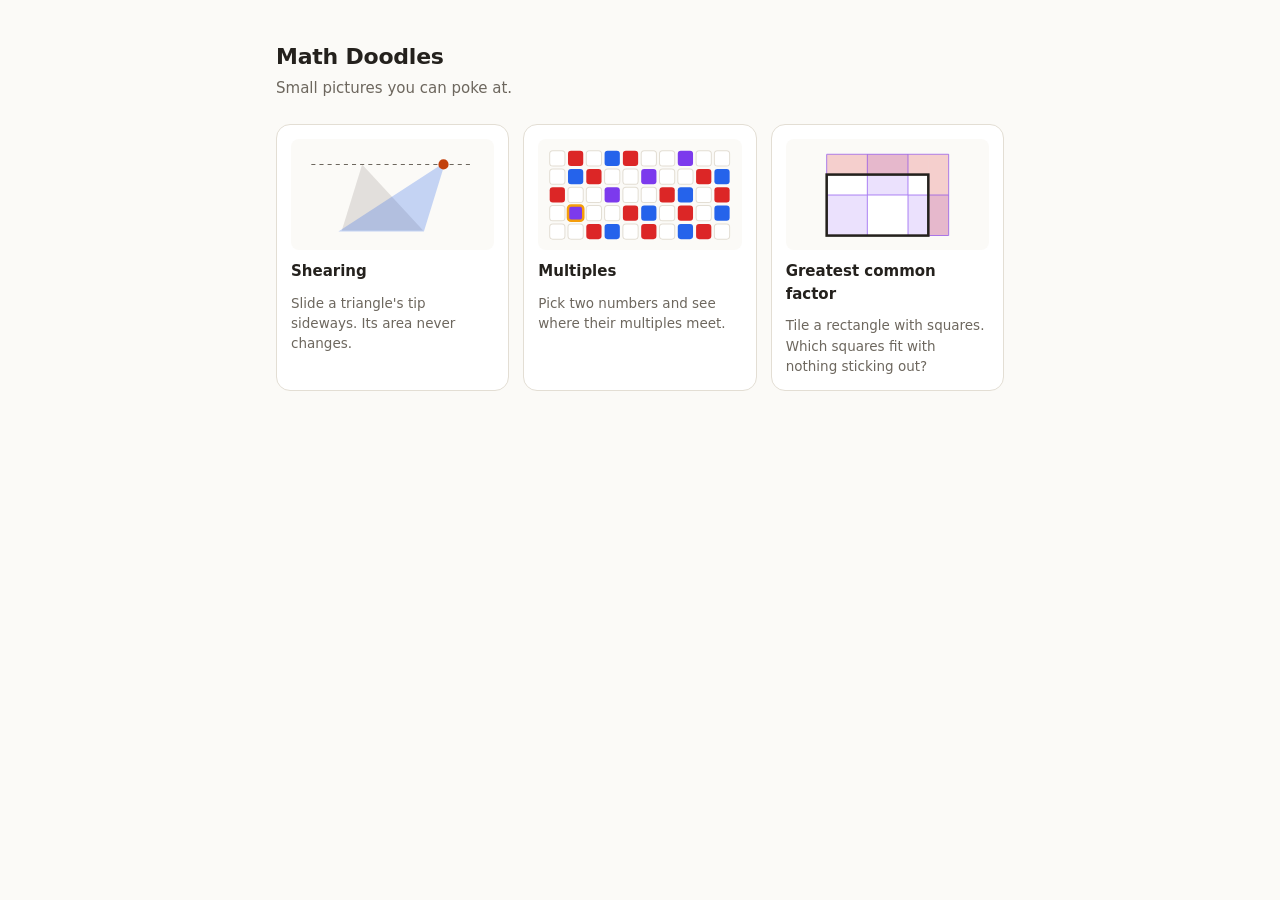
==== index.html @ 4bc668df "Share styles and controls across pages common.css holds the color tokens (light and dark), the base " ====
<!DOCTYPE html>
<html lang="en">
<head>
<meta charset="utf-8">
<meta name="viewport" content="width=device-width, initial-scale=1">
<title>Math Doodles</title>
<link rel="stylesheet" href="common.css">
<style>
  body { font-size: 15px; line-height: 1.5; }
  main { max-width: 760px; margin: 0 auto; padding: 40px 16px 48px; }
  h1 { margin: 0 0 4px; font-size: 22px; font-weight: 700; letter-spacing: -.01em; }
  .sub { margin: 0 0 24px; color: var(--ink-dim); }
  .cards { display: grid; grid-template-columns: repeat(auto-fill, minmax(220px, 1fr)); gap: 14px; }
  .card {
    display: flex; flex-direction: column; gap: 10px;
    background: var(--panel-solid); border: 1px solid var(--panel-brd); border-radius: 14px;
    padding: 14px; color: inherit; text-decoration: none;
    transition: box-shadow .15s, transform .15s;
  }
  .card:hover { box-shadow: var(--shadow); transform: translateY(-1px); }
  .card svg { width: 100%; height: auto; display: block; border-radius: 8px; background: var(--bg); }
  .card h2 { margin: 0; font-size: 15px; font-weight: 650; }
  .card p { margin: 0; color: var(--ink-dim); font-size: 13.5px; }
</style>
</head>
<body>
<main>
  <h1>Math Doodles</h1>
  <p class="sub">Small pictures you can poke at.</p>

  <div class="cards">
    <a class="card" href="shearing.html">
      <svg viewBox="0 0 200 110" aria-hidden="true">
        <line x1="20" y1="25" x2="180" y2="25" stroke="var(--ink-dim)" stroke-dasharray="4 4"/>
        <polygon points="50,90 130,90 70,25" fill="var(--ink-dim)" opacity=".18"/>
        <polygon points="50,90 130,90 150,25" fill="var(--accent)" opacity=".25" stroke="var(--accent)" stroke-width="2"/>
        <circle cx="150" cy="25" r="5" fill="var(--orange)"/>
      </svg>
      <h2>Shearing</h2>
      <p>Slide a triangle's tip sideways. Its area never changes.</p>
    </a>

    <a class="card" href="multiples.html">
      <svg viewBox="0 0 200 110" aria-hidden="true" id="mini"></svg>
      <h2>Multiples</h2>
      <p>Pick two numbers and see where their multiples meet.</p>
    </a>

    <a class="card" href="gcf.html">
      <svg viewBox="0 0 200 110" aria-hidden="true">
        <!-- a 5 × 3 rectangle tiled with 2 × 2 squares: the third column and second row poke out -->
        <rect x="40" y="35" width="100" height="60" fill="var(--panel-solid)"/>
        <path d="M40 55h40v40h-40zM120 55h40v40h-40zM80 15h40v40h-40z" fill="var(--purple)" opacity=".15"/>
        <rect x="140" y="15" width="20" height="80" fill="var(--red)" opacity=".2"/>
        <rect x="40" y="15" width="100" height="20" fill="var(--red)" opacity=".2"/>
        <path d="M40 15v80M80 15v80M120 15v80M160 15v80M40 15h120M40 55h120M40 95h120" stroke="var(--purple)" stroke-opacity=".6" fill="none"/>
        <rect x="40" y="35" width="100" height="60" fill="none" stroke="var(--ink)" stroke-width="2.5"/>
      </svg>
      <h2>Greatest common factor</h2>
      <p>Tile a rectangle with squares. Which squares fit with nothing sticking out?</p>
    </a>
  </div>
</main>
<script>
  // a tiny preview of the multiples grid: 3s red, 4s blue, both purple, 12 ringed gold
  (() => {
    const svg = document.getElementById('mini'), ns = 'http://www.w3.org/2000/svg';
    const cols = 10, rows = 5, s = 18, ox = (200 - cols * s) / 2, oy = (110 - rows * s) / 2;
    for (let i = 0; i < cols * rows; i++) {
      const n = i + 1, c = i % cols, r = Math.floor(i / cols);
      const k = (n % 3 === 0) + 2 * (n % 4 === 0);
      const rect = document.createElementNS(ns, 'rect');
      rect.setAttribute('x', ox + c * s + 1.5); rect.setAttribute('y', oy + (rows - 1 - r) * s + 1.5);
      rect.setAttribute('width', s - 3); rect.setAttribute('height', s - 3); rect.setAttribute('rx', 3);
      rect.setAttribute('fill', ['var(--panel-solid)', 'var(--red)', 'var(--blue)', 'var(--purple)'][k]);
      if (!k) { rect.setAttribute('stroke', 'var(--panel-brd)'); }
      if (n === 12) { rect.setAttribute('stroke', 'var(--gold)'); rect.setAttribute('stroke-width', 2.5); }
      svg.appendChild(rect);
    }
  })();
</script>
</body>
</html>
---- common.css ----
/* Shared look for every Math Doodles page.
   Pages link this first, then add their own <style> for what's theirs alone.

   Colors come in two layers:
   - hues (--red, --blue, …): the shared palette. Pages give them meaning
     locally, e.g. `--a: var(--red)`, so the same idea keeps the same color.
   - UI tokens (--bg, --ink, --panel, …): surfaces, text, borders. */

:root {
  --bg: #fbfaf7;
  --panel: rgba(255,255,255,.82);   /* floating, see-through panels */
  --panel-solid: #ffffff;           /* pop-overs and cards */
  --panel-brd: #e3ded4;
  --ink: #24211d;
  --ink-dim: #6d675e;
  --accent: #2563eb;                /* links, focus, primary buttons */
  --shadow: 0 1px 2px rgba(0,0,0,.05), 0 8px 24px rgba(0,0,0,.07);

  --red: #dc2626;
  --orange: #c2410c;
  --gold: #f59e0b;
  --green: #15803d;
  --teal: #0f766e;
  --blue: #2563eb;
  --purple: #7c3aed;
  --slate: #475569;
}
@media (prefers-color-scheme: dark) {
  :root {
    --bg: #101319;
    --panel: rgba(24,28,36,.82);
    --panel-solid: #181c24;
    --panel-brd: #2b313d;
    --ink: #e7eaf0;
    --ink-dim: #99a1b0;
    --accent: #60a5fa;
    --shadow: 0 1px 2px rgba(0,0,0,.3), 0 8px 24px rgba(0,0,0,.35);

    --red: #ef4444;
    --orange: #fb923c;
    --gold: #fbbf24;
    --green: #4ade80;
    --teal: #2dd4bf;
    --blue: #3b82f6;
    --purple: #8b5cf6;
    --slate: #64748b;
  }
}

* { box-sizing: border-box; }
html, body { margin: 0; height: 100%; }
body {
  background: var(--bg);
  color: var(--ink);
  font: 14px/1.45 ui-sans-serif, system-ui, -apple-system, "Segoe UI", Roboto, sans-serif;
  -webkit-tap-highlight-color: transparent;
  touch-action: manipulation;   /* no double-tap zoom when tapping buttons fast */
}
button, label, summary { -webkit-touch-callout: none; }
[hidden] { display: none !important; }

/* ---- app shell ----
   <div class="app">
     <div class="stage">…the picture…</div>
     <div class="side"> <div class="top">← title</div> …controls… </div>
   </div>
   Portrait: one column; the page sets `order` on the pieces.
   Landscape: picture on the left, the .side column on the right.
   .side is `display: contents` in portrait so its children join the column directly. */
.app {
  position: relative;
  height: 100vh; height: 100dvh;
  display: flex; flex-direction: column; gap: 10px;
  padding: max(10px, env(safe-area-inset-top)) max(12px, env(safe-area-inset-right))
           max(10px, env(safe-area-inset-bottom)) max(12px, env(safe-area-inset-left));
  max-width: 1100px; margin: 0 auto;
}
.side { display: contents; }
@media (orientation: landscape) and (min-width: 700px) {
  .app { flex-direction: row; max-width: none; gap: 12px; }
  .side {
    display: flex; flex-direction: column; gap: 10px;
    width: 340px; flex: none; overflow-y: auto; overscroll-behavior: contain;
  }
}

.top { display: flex; align-items: center; gap: 10px; min-height: 36px; }
.back {
  color: var(--ink-dim); text-decoration: none; font-size: 20px; line-height: 1;
  width: 36px; height: 36px; display: grid; place-items: center; border-radius: 999px; flex: none;
}
.back:hover { color: var(--ink); background: color-mix(in srgb, var(--ink) 7%, transparent); }
.top h1 { margin: 0; font-size: 16px; font-weight: 700; flex: 1; min-width: 0; white-space: nowrap; overflow: hidden; text-overflow: ellipsis; }
.top h1 span { color: var(--ink-dim); font-weight: 450; }
@media (max-width: 560px) { .top h1 span { display: none; } }

/* round header buttons: "⚙ Options", or the ⓘ with class .i */
.gear {
  font: inherit; font-size: 13px; color: var(--ink-dim); cursor: pointer; flex: none;
  padding: 7px 14px; border-radius: 999px;
  border: 1px solid var(--panel-brd); background: var(--panel);
}
.gear.i { padding: 0; width: 36px; height: 36px; font-size: 17px; font-weight: 700; font-family: Georgia, serif; font-style: italic; }
.gear:hover, .gear[aria-expanded=true] { color: var(--ink); }
.gear[aria-expanded=true] { box-shadow: var(--shadow); }

.stage {
  position: relative; flex: 1; min-height: 220px; min-width: 0;
  border: 1px solid var(--panel-brd); border-radius: 14px; overflow: hidden;
  background: var(--bg);
}

.panel {
  background: var(--panel);
  border: 1px solid var(--panel-brd); border-radius: 14px;
  box-shadow: var(--shadow);
  padding: 10px 14px;
}

/* ---- the cartoony + / − buttons ----
   Colored by --hue, which they pick up from a parent (.picker sets it). */
.pm {
  --hue2: color-mix(in srgb, var(--hue, var(--accent)) 62%, #000);
  width: 48px; height: 48px; flex: none; padding: 0;
  display: grid; place-items: center; cursor: pointer;
  border-radius: 999px; border: 0;
  background: radial-gradient(circle at 35% 30%, color-mix(in srgb, var(--hue, var(--accent)) 70%, #fff), var(--hue, var(--accent)) 60%);
  box-shadow: 0 4px 0 var(--hue2), 0 6px 12px rgba(0,0,0,.18);
  transition: transform .07s, box-shadow .07s;
  user-select: none; -webkit-user-select: none; touch-action: manipulation;
}
.pm svg { width: 26px; height: 26px; stroke: #fff; stroke-width: 5.5; stroke-linecap: round; fill: none;
          filter: drop-shadow(0 1.5px 0 rgba(0,0,0,.25)); }
.pm:active, .pm.held { transform: translateY(3px); box-shadow: 0 1px 0 var(--hue2), 0 2px 4px rgba(0,0,0,.18); }
.pm:focus-visible { outline: 3px solid color-mix(in srgb, var(--hue, var(--accent)) 45%, transparent); outline-offset: 2px; }

/* ---- number picker: − [ 12 ] + on a tinted pill ----
   <div class="picker" style="--hue: var(--blue)">
     <span class="tag"><b>A</b> · width</span>      (optional caption)
     <button class="pm" data-d="-1">…</button> <input type="number"> <button class="pm" data-d="1">…</button>
   </div>
   Wire it up with doodle.numberPicker() from common.js. */
.picker {
  flex: 1; min-width: 0; position: relative;
  display: flex; align-items: center; gap: 6px;
  border-radius: 14px; padding: 6px 8px;
  background: color-mix(in srgb, var(--hue) 9%, transparent);
  border: 1px solid color-mix(in srgb, var(--hue) 30%, transparent);
}
.picker:has(> .tag) { padding-top: 16px; }
.picker > .tag { position: absolute; left: 10px; top: 3px; font-size: 11px; color: var(--ink-dim); white-space: nowrap; }
.picker > .tag b { color: var(--hue); }
.picker input[type=number] {
  font: inherit; font-size: 30px; font-weight: 800; letter-spacing: -.02em;
  font-variant-numeric: tabular-nums; text-align: center; color: var(--hue);
  flex: 1; width: 100%; min-width: 0; padding: 0;
  background: transparent; border: 0; border-bottom: 2px solid transparent; border-radius: 0;
  -moz-appearance: textfield; appearance: textfield;
}
.picker input[type=number]:focus { outline: none; border-bottom-color: var(--hue); }
@media (max-width: 400px) { .pm { width: 44px; height: 44px; } }

/* pickers have their own + / − buttons, so no browser spinners */
.picker input[type=number]::-webkit-inner-spin-button,
.picker input[type=number]::-webkit-outer-spin-button { -webkit-appearance: none; margin: 0; }

/* a quick grow-and-settle when a number changes */
.bump { animation: bump .18s ease-out; }
@keyframes bump { 40% { transform: scale(1.18); } }

/* ---- small controls ---- */
/* segmented choice: radio inputs each followed by their label, or plain .mini buttons */
.seg { display: flex; flex-wrap: wrap; gap: 2px; background: color-mix(in srgb, var(--ink) 7%, transparent); border-radius: 12px; padding: 3px; }
.seg input { position: absolute; opacity: 0; pointer-events: none; }
.seg label, .mini {
  font: inherit; font-size: 13px; color: var(--ink);
  padding: 7px 12px; border-radius: 10px; cursor: pointer; user-select: none; white-space: nowrap;
  background: transparent; border: 0;
}
.seg label:hover, .mini:hover { background: color-mix(in srgb, var(--ink) 8%, transparent); }
.seg input:checked + label { background: var(--panel-solid); box-shadow: var(--shadow); font-weight: 600; }
.seg input:focus-visible + label { outline: 2px solid var(--accent); }

/* a checkbox with its label */
.chk { display: inline-flex; align-items: center; gap: 7px; font-size: 13px; cursor: pointer; user-select: none; padding: 4px 0; }
.chk input { margin: 0; width: 18px; height: 18px; accent-color: var(--accent); }
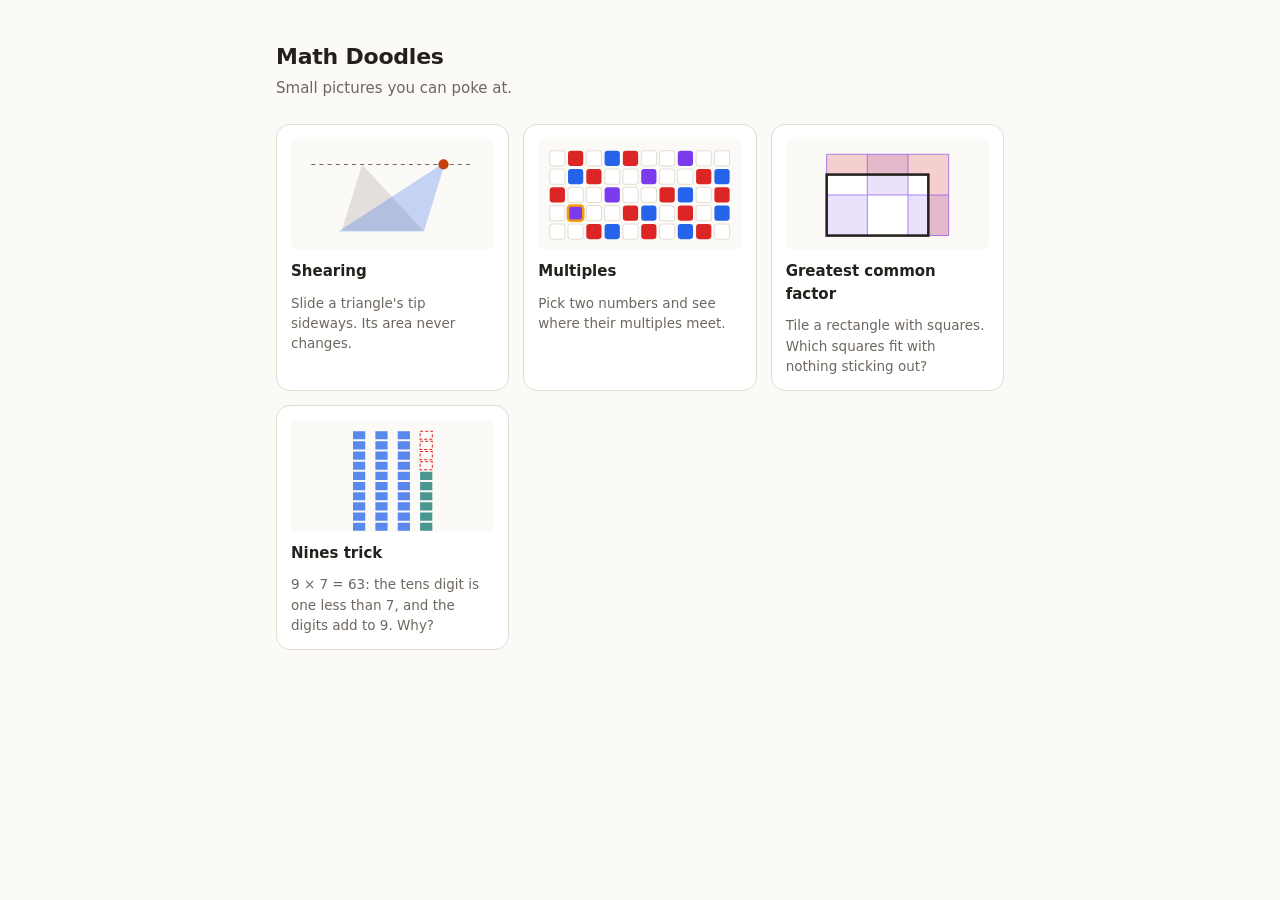
==== commit ce71adbc: "Nines trick page: 9 × x as x bars of ten, each missing one cell Co-Authored-By: Claude Opus 5.5 <nor" ====
--- a/index.html
+++ b/index.html
@@ -59,6 +59,20 @@
       <h2>Greatest common factor</h2>
       <p>Tile a rectangle with squares. Which squares fit with nothing sticking out?</p>
     </a>
+
+    <a class="card" href="nines.html">
+      <svg viewBox="0 0 200 110" aria-hidden="true">
+        <!-- 9 × 4 regrouped: three whole tens, the last bar keeps 6, the 4 gaps on top -->
+        <path d="M61 11h12v8h-12zM61 21h12v8h-12zM61 31h12v8h-12zM61 41h12v8h-12zM61 51h12v8h-12zM61 61h12v8h-12zM61 71h12v8h-12zM61 81h12v8h-12zM61 91h12v8h-12zM61 101h12v8h-12z
+                 M83 11h12v8h-12zM83 21h12v8h-12zM83 31h12v8h-12zM83 41h12v8h-12zM83 51h12v8h-12zM83 61h12v8h-12zM83 71h12v8h-12zM83 81h12v8h-12zM83 91h12v8h-12zM83 101h12v8h-12z
+                 M105 11h12v8h-12zM105 21h12v8h-12zM105 31h12v8h-12zM105 41h12v8h-12zM105 51h12v8h-12zM105 61h12v8h-12zM105 71h12v8h-12zM105 81h12v8h-12zM105 91h12v8h-12zM105 101h12v8h-12z"
+              fill="var(--blue)" opacity=".75"/>
+        <path d="M127 51h12v8h-12zM127 61h12v8h-12zM127 71h12v8h-12zM127 81h12v8h-12zM127 91h12v8h-12zM127 101h12v8h-12z" fill="var(--teal)" opacity=".75"/>
+        <path d="M127 11h12v8h-12zM127 21h12v8h-12zM127 31h12v8h-12zM127 41h12v8h-12z" fill="none" stroke="var(--red)" stroke-dasharray="3 2"/>
+      </svg>
+      <h2>Nines trick</h2>
+      <p>9 × 7 = 63: the tens digit is one less than 7, and the digits add to 9. Why?</p>
+    </a>
   </div>
 </main>
 <script>
--- a/common.css
+++ b/common.css
@@ -7,6 +7,7 @@
    - UI tokens (--bg, --ink, --panel, …): surfaces, text, borders. */
 
 :root {
+  color-scheme: light dark;         /* native scrollbars, inputs, menus follow the theme */
   --bg: #fbfaf7;
   --panel: rgba(255,255,255,.82);   /* floating, see-through panels */
   --panel-solid: #ffffff;           /* pop-overs and cards */
@@ -168,6 +169,50 @@
 .bump { animation: bump .18s ease-out; }
 @keyframes bump { 40% { transform: scale(1.18); } }
 
+/* ---- color dot: tap to pick a color ----
+   <span class="dot"><input type="color" data-k="a"></span>  colored by --hue;
+   wire every dot on the page with doodle.colorPicker() from common.js. */
+.dot {
+  position: relative; flex: none; width: 28px; height: 28px; border-radius: 999px;
+  background: var(--hue); cursor: pointer;
+  box-shadow: inset 0 0 0 2px rgba(255,255,255,.55), 0 1px 3px rgba(0,0,0,.2);
+}
+.dot input { position: absolute; inset: 0; width: 100%; height: 100%; opacity: 0; cursor: pointer; border: 0; padding: 0; }
+.dot::after {   /* little paint-drop hint */
+  content: ""; position: absolute; right: -2px; bottom: -2px; width: 11px; height: 11px; border-radius: 999px;
+  background: conic-gradient(#ef4444, #f59e0b, #22c55e, #3b82f6, #a855f7, #ef4444);
+  box-shadow: 0 0 0 2px var(--panel-solid);
+}
+@media (max-width: 400px) { .picker .dot { display: none; } }   /* still in Options */
+/* a row of labelled dots, for the Options panel */
+.colors { display: flex; align-items: center; gap: 14px; flex-wrap: wrap; }
+.colors .swatch { display: inline-flex; align-items: center; gap: 7px; font-size: 13px; }
+
+/* ---- pop-overs behind header buttons ----
+   .pop floats under the header, top right. Toggle with doodle.popovers().
+   .opts (an Options panel) sits inline in the landscape sidebar instead. */
+.pop {
+  position: absolute; z-index: 5; top: calc(max(10px, env(safe-area-inset-top)) + 44px);
+  right: max(12px, env(safe-area-inset-right)); width: min(440px, calc(100% - 24px));
+  max-height: 70vh; overflow-y: auto;
+  background: var(--panel-solid);
+}
+.opts { display: flex; flex-direction: column; gap: 12px; }
+@media (orientation: landscape) and (min-width: 700px) {
+  .opts { position: static; max-height: none; }
+}
+.opt { display: flex; align-items: center; gap: 8px 10px; flex-wrap: wrap; }
+.opt > .k { color: var(--ink-dim); font-size: 12px; width: 62px; flex: none; }
+
+/* a pill button floating in a corner of the .stage */
+.float-btn {
+  position: absolute; right: 10px; bottom: 10px;
+  font: inherit; font-size: 12.5px; color: var(--ink); cursor: pointer;
+  padding: 7px 12px; border-radius: 999px;
+  border: 1px solid var(--panel-brd); background: var(--panel); box-shadow: var(--shadow);
+  -webkit-backdrop-filter: blur(8px); backdrop-filter: blur(8px);
+}
+
 /* ---- small controls ---- */
 /* segmented choice: radio inputs each followed by their label, or plain .mini buttons */
 .seg { display: flex; flex-wrap: wrap; gap: 2px; background: color-mix(in srgb, var(--ink) 7%, transparent); border-radius: 12px; padding: 3px; }
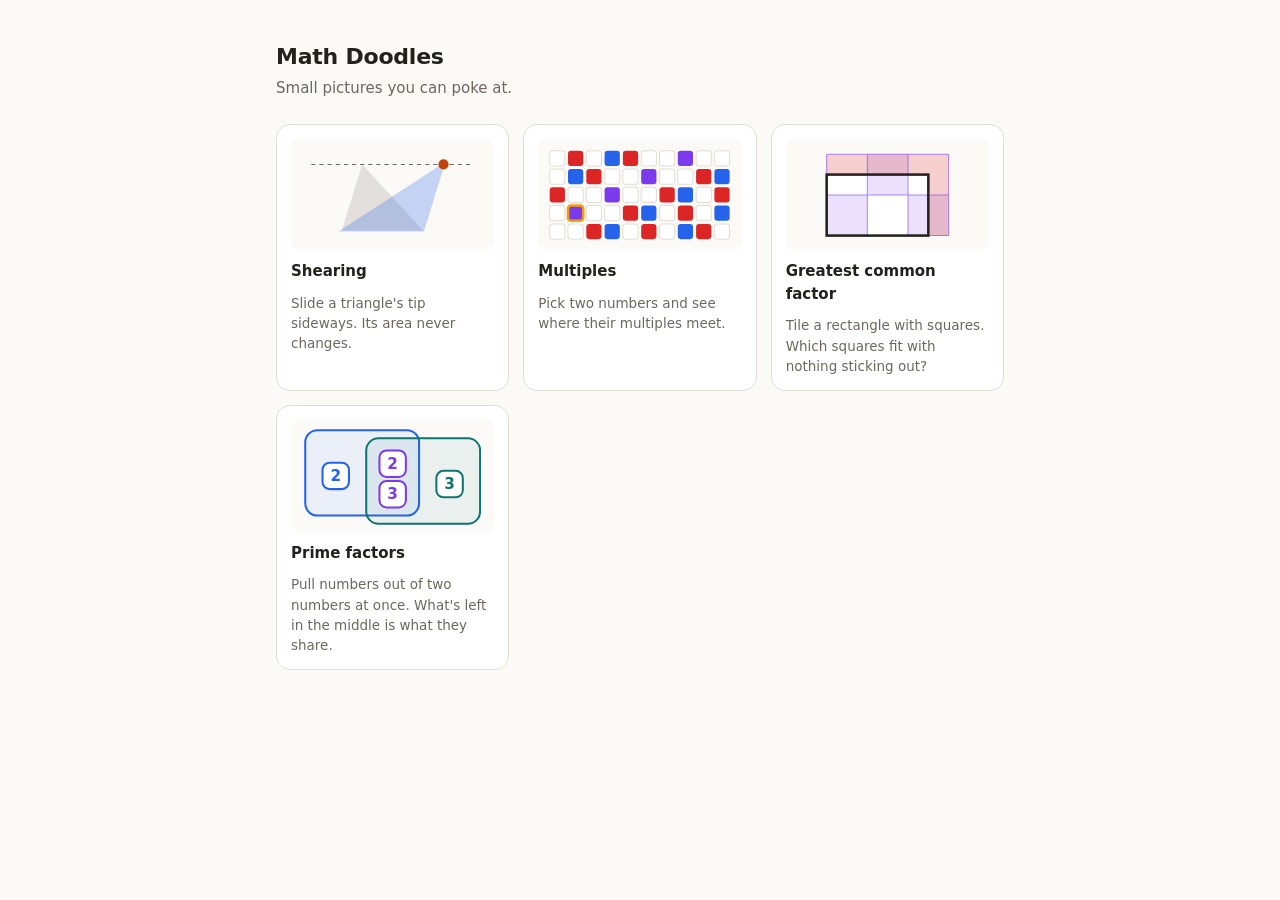
==== commit f3088bcd: "Add prime factors page: pull C out of A and B, shared factors land in the middle Co-Authored-By: Cla" ====
--- a/index.html
+++ b/index.html
@@ -59,19 +59,24 @@
       <h2>Greatest common factor</h2>
       <p>Tile a rectangle with squares. Which squares fit with nothing sticking out?</p>
     </a>
-
-    <a class="card" href="nines.html">
+    <a class="card" href="primes.html">
       <svg viewBox="0 0 200 110" aria-hidden="true">
-        <!-- 9 × 4 regrouped: three whole tens, the last bar keeps 6, the 4 gaps on top -->
-        <path d="M61 11h12v8h-12zM61 21h12v8h-12zM61 31h12v8h-12zM61 41h12v8h-12zM61 51h12v8h-12zM61 61h12v8h-12zM61 71h12v8h-12zM61 81h12v8h-12zM61 91h12v8h-12zM61 101h12v8h-12z
-                 M83 11h12v8h-12zM83 21h12v8h-12zM83 31h12v8h-12zM83 41h12v8h-12zM83 51h12v8h-12zM83 61h12v8h-12zM83 71h12v8h-12zM83 81h12v8h-12zM83 91h12v8h-12zM83 101h12v8h-12z
-                 M105 11h12v8h-12zM105 21h12v8h-12zM105 31h12v8h-12zM105 41h12v8h-12zM105 51h12v8h-12zM105 61h12v8h-12zM105 71h12v8h-12zM105 81h12v8h-12zM105 91h12v8h-12zM105 101h12v8h-12z"
-              fill="var(--blue)" opacity=".75"/>
-        <path d="M127 51h12v8h-12zM127 61h12v8h-12zM127 71h12v8h-12zM127 81h12v8h-12zM127 91h12v8h-12zM127 101h12v8h-12z" fill="var(--teal)" opacity=".75"/>
-        <path d="M127 11h12v8h-12zM127 21h12v8h-12zM127 31h12v8h-12zM127 41h12v8h-12z" fill="none" stroke="var(--red)" stroke-dasharray="3 2"/>
+        <!-- 12 and 18: a 2 and a 3 pulled out of both sit in the overlap, a 2 on A's side, a 3 on B's -->
+        <rect x="14" y="10" width="112" height="84" rx="12" fill="var(--blue)" fill-opacity=".07" stroke="var(--blue)" stroke-width="2"/>
+        <rect x="74" y="18" width="112" height="84" rx="12" fill="var(--teal)" fill-opacity=".07" stroke="var(--teal)" stroke-width="2"/>
+        <g font-family="ui-sans-serif, system-ui, sans-serif" font-weight="800" font-size="15" text-anchor="middle">
+          <rect x="31" y="42" width="26" height="26" rx="7" fill="var(--panel-solid)" stroke="var(--blue)" stroke-width="2"/>
+          <text x="44" y="60" fill="var(--blue)">2</text>
+          <rect x="87" y="30" width="26" height="26" rx="7" fill="var(--panel-solid)" stroke="var(--purple)" stroke-width="2"/>
+          <text x="100" y="48" fill="var(--purple)">2</text>
+          <rect x="87" y="60" width="26" height="26" rx="7" fill="var(--panel-solid)" stroke="var(--purple)" stroke-width="2"/>
+          <text x="100" y="78" fill="var(--purple)">3</text>
+          <rect x="143" y="50" width="26" height="26" rx="7" fill="var(--panel-solid)" stroke="var(--teal)" stroke-width="2"/>
+          <text x="156" y="68" fill="var(--teal)">3</text>
+        </g>
       </svg>
-      <h2>Nines trick</h2>
-      <p>9 × 7 = 63: the tens digit is one less than 7, and the digits add to 9. Why?</p>
+      <h2>Prime factors</h2>
+      <p>Pull numbers out of two numbers at once. What's left in the middle is what they share.</p>
     </a>
   </div>
 </main>
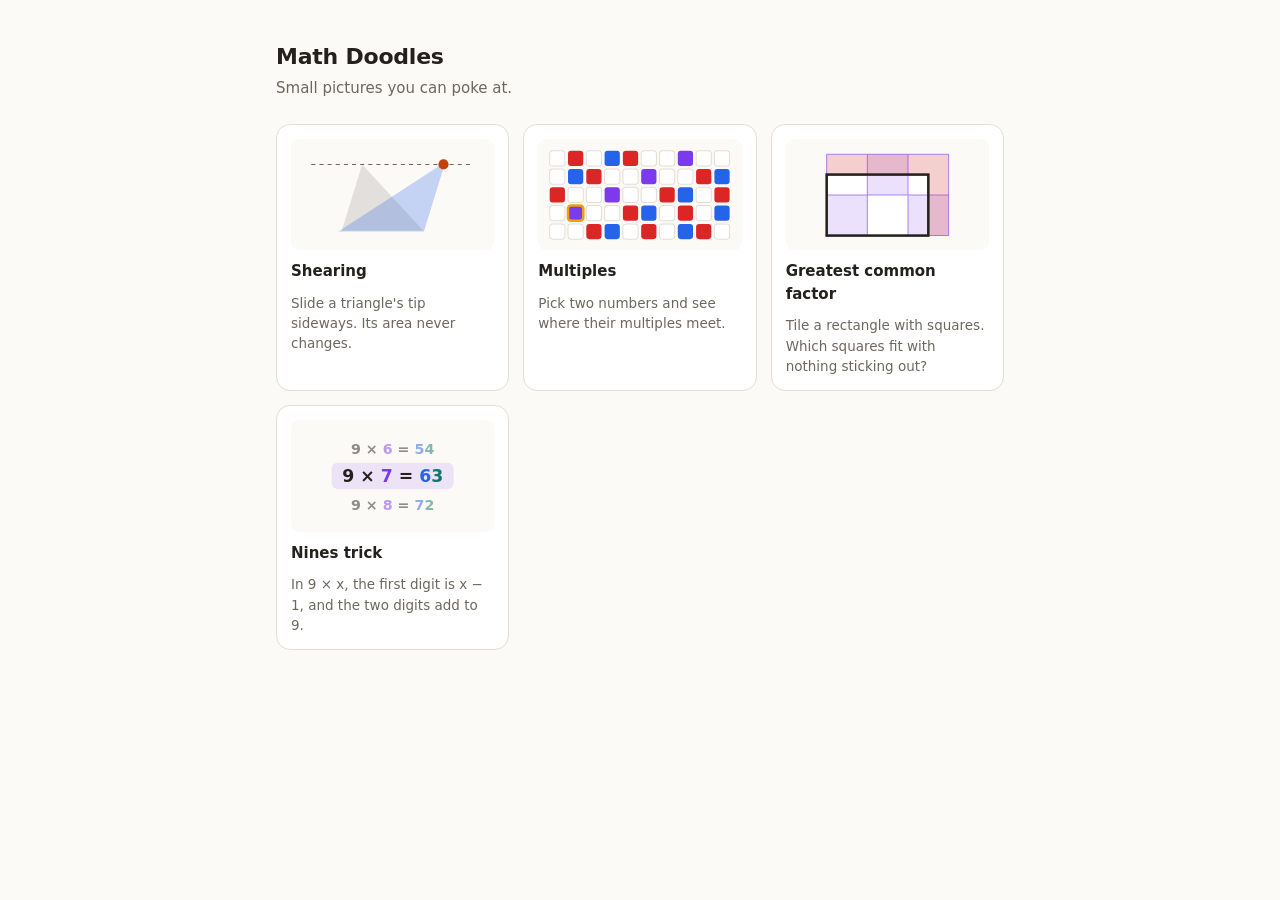
==== commit f50f29fa: "Nines trick: show the nines table and the digit rule instead of bars Co-Authored-By: Claude Opus 5.5" ====
--- a/index.html
+++ b/index.html
@@ -59,24 +59,19 @@
       <h2>Greatest common factor</h2>
       <p>Tile a rectangle with squares. Which squares fit with nothing sticking out?</p>
     </a>
-    <a class="card" href="primes.html">
-      <svg viewBox="0 0 200 110" aria-hidden="true">
-        <!-- 12 and 18: a 2 and a 3 pulled out of both sit in the overlap, a 2 on A's side, a 3 on B's -->
-        <rect x="14" y="10" width="112" height="84" rx="12" fill="var(--blue)" fill-opacity=".07" stroke="var(--blue)" stroke-width="2"/>
-        <rect x="74" y="18" width="112" height="84" rx="12" fill="var(--teal)" fill-opacity=".07" stroke="var(--teal)" stroke-width="2"/>
-        <g font-family="ui-sans-serif, system-ui, sans-serif" font-weight="800" font-size="15" text-anchor="middle">
-          <rect x="31" y="42" width="26" height="26" rx="7" fill="var(--panel-solid)" stroke="var(--blue)" stroke-width="2"/>
-          <text x="44" y="60" fill="var(--blue)">2</text>
-          <rect x="87" y="30" width="26" height="26" rx="7" fill="var(--panel-solid)" stroke="var(--purple)" stroke-width="2"/>
-          <text x="100" y="48" fill="var(--purple)">2</text>
-          <rect x="87" y="60" width="26" height="26" rx="7" fill="var(--panel-solid)" stroke="var(--purple)" stroke-width="2"/>
-          <text x="100" y="78" fill="var(--purple)">3</text>
-          <rect x="143" y="50" width="26" height="26" rx="7" fill="var(--panel-solid)" stroke="var(--teal)" stroke-width="2"/>
-          <text x="156" y="68" fill="var(--teal)">3</text>
+
+    <a class="card" href="nines.html">
+      <svg viewBox="0 0 200 110" aria-hidden="true" font-family="ui-sans-serif, system-ui, sans-serif" font-weight="700" font-size="14">
+        <!-- three rows of the nines table, the middle one picked out -->
+        <rect x="40" y="42" width="120" height="26" rx="6" fill="var(--purple)" opacity=".12"/>
+        <g text-anchor="middle">
+          <text x="100" y="33" opacity=".5"><tspan fill="var(--ink)">9 × </tspan><tspan fill="var(--purple)">6</tspan><tspan fill="var(--ink)"> = </tspan><tspan fill="var(--blue)">5</tspan><tspan fill="var(--teal)">4</tspan></text>
+          <text x="100" y="61" font-size="17"><tspan fill="var(--ink)">9 × </tspan><tspan fill="var(--purple)">7</tspan><tspan fill="var(--ink)"> = </tspan><tspan fill="var(--blue)">6</tspan><tspan fill="var(--teal)">3</tspan></text>
+          <text x="100" y="89" opacity=".5"><tspan fill="var(--ink)">9 × </tspan><tspan fill="var(--purple)">8</tspan><tspan fill="var(--ink)"> = </tspan><tspan fill="var(--blue)">7</tspan><tspan fill="var(--teal)">2</tspan></text>
         </g>
       </svg>
-      <h2>Prime factors</h2>
-      <p>Pull numbers out of two numbers at once. What's left in the middle is what they share.</p>
+      <h2>Nines trick</h2>
+      <p>In 9 × x, the first digit is x − 1, and the two digits add to 9.</p>
     </a>
   </div>
 </main>
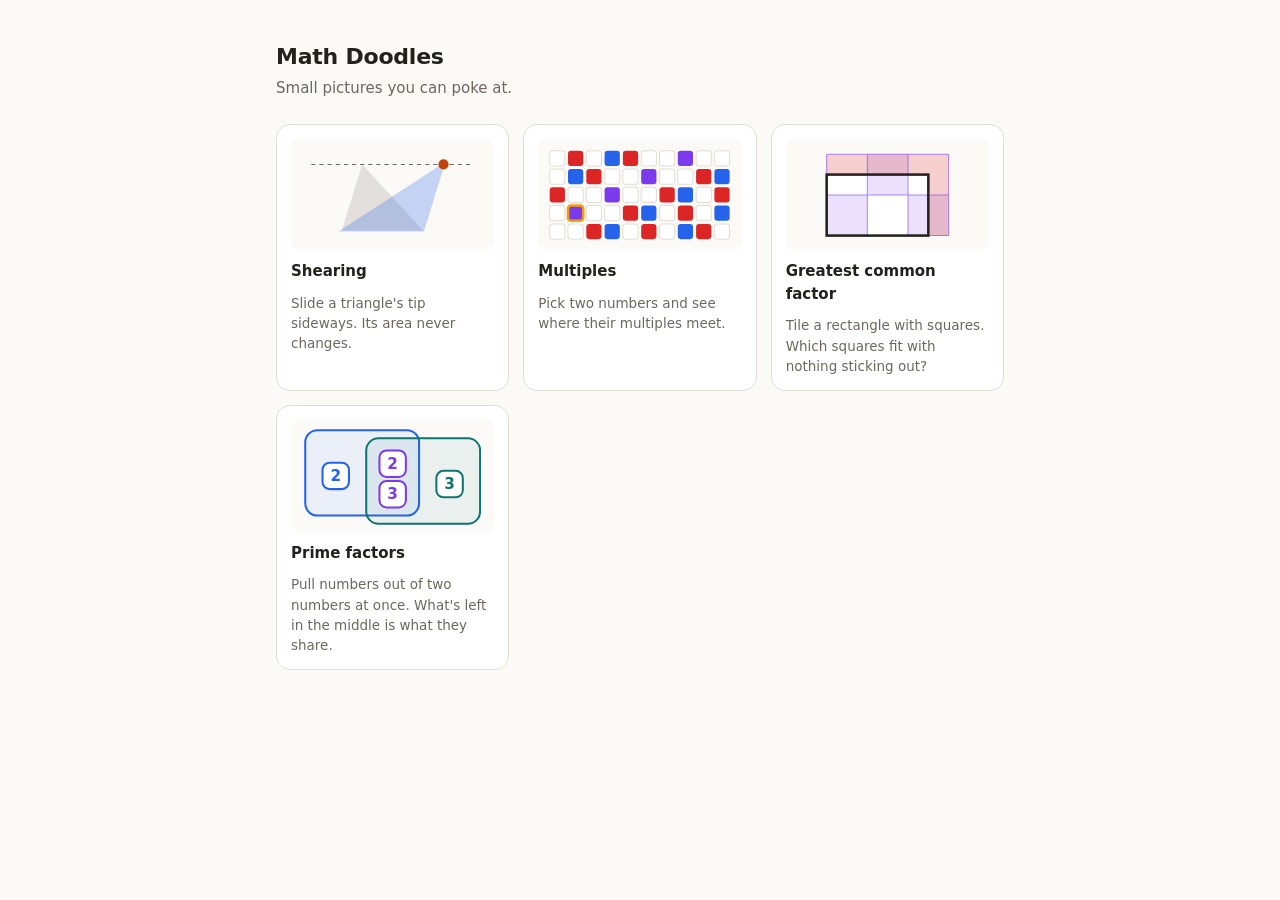
==== commit f332ff4f: "Merge pull request #8 from ShadyMccoy/primes-page" ====
--- a/index.html
+++ b/index.html
@@ -59,19 +59,24 @@
       <h2>Greatest common factor</h2>
       <p>Tile a rectangle with squares. Which squares fit with nothing sticking out?</p>
     </a>
-
-    <a class="card" href="nines.html">
-      <svg viewBox="0 0 200 110" aria-hidden="true" font-family="ui-sans-serif, system-ui, sans-serif" font-weight="700" font-size="14">
-        <!-- three rows of the nines table, the middle one picked out -->
-        <rect x="40" y="42" width="120" height="26" rx="6" fill="var(--purple)" opacity=".12"/>
-        <g text-anchor="middle">
-          <text x="100" y="33" opacity=".5"><tspan fill="var(--ink)">9 × </tspan><tspan fill="var(--purple)">6</tspan><tspan fill="var(--ink)"> = </tspan><tspan fill="var(--blue)">5</tspan><tspan fill="var(--teal)">4</tspan></text>
-          <text x="100" y="61" font-size="17"><tspan fill="var(--ink)">9 × </tspan><tspan fill="var(--purple)">7</tspan><tspan fill="var(--ink)"> = </tspan><tspan fill="var(--blue)">6</tspan><tspan fill="var(--teal)">3</tspan></text>
-          <text x="100" y="89" opacity=".5"><tspan fill="var(--ink)">9 × </tspan><tspan fill="var(--purple)">8</tspan><tspan fill="var(--ink)"> = </tspan><tspan fill="var(--blue)">7</tspan><tspan fill="var(--teal)">2</tspan></text>
+    <a class="card" href="primes.html">
+      <svg viewBox="0 0 200 110" aria-hidden="true">
+        <!-- 12 and 18: a 2 and a 3 pulled out of both sit in the overlap, a 2 on A's side, a 3 on B's -->
+        <rect x="14" y="10" width="112" height="84" rx="12" fill="var(--blue)" fill-opacity=".07" stroke="var(--blue)" stroke-width="2"/>
+        <rect x="74" y="18" width="112" height="84" rx="12" fill="var(--teal)" fill-opacity=".07" stroke="var(--teal)" stroke-width="2"/>
+        <g font-family="ui-sans-serif, system-ui, sans-serif" font-weight="800" font-size="15" text-anchor="middle">
+          <rect x="31" y="42" width="26" height="26" rx="7" fill="var(--panel-solid)" stroke="var(--blue)" stroke-width="2"/>
+          <text x="44" y="60" fill="var(--blue)">2</text>
+          <rect x="87" y="30" width="26" height="26" rx="7" fill="var(--panel-solid)" stroke="var(--purple)" stroke-width="2"/>
+          <text x="100" y="48" fill="var(--purple)">2</text>
+          <rect x="87" y="60" width="26" height="26" rx="7" fill="var(--panel-solid)" stroke="var(--purple)" stroke-width="2"/>
+          <text x="100" y="78" fill="var(--purple)">3</text>
+          <rect x="143" y="50" width="26" height="26" rx="7" fill="var(--panel-solid)" stroke="var(--teal)" stroke-width="2"/>
+          <text x="156" y="68" fill="var(--teal)">3</text>
         </g>
       </svg>
-      <h2>Nines trick</h2>
-      <p>In 9 × x, the first digit is x − 1, and the two digits add to 9.</p>
+      <h2>Prime factors</h2>
+      <p>Pull numbers out of two numbers at once. What's left in the middle is what they share.</p>
     </a>
   </div>
 </main>
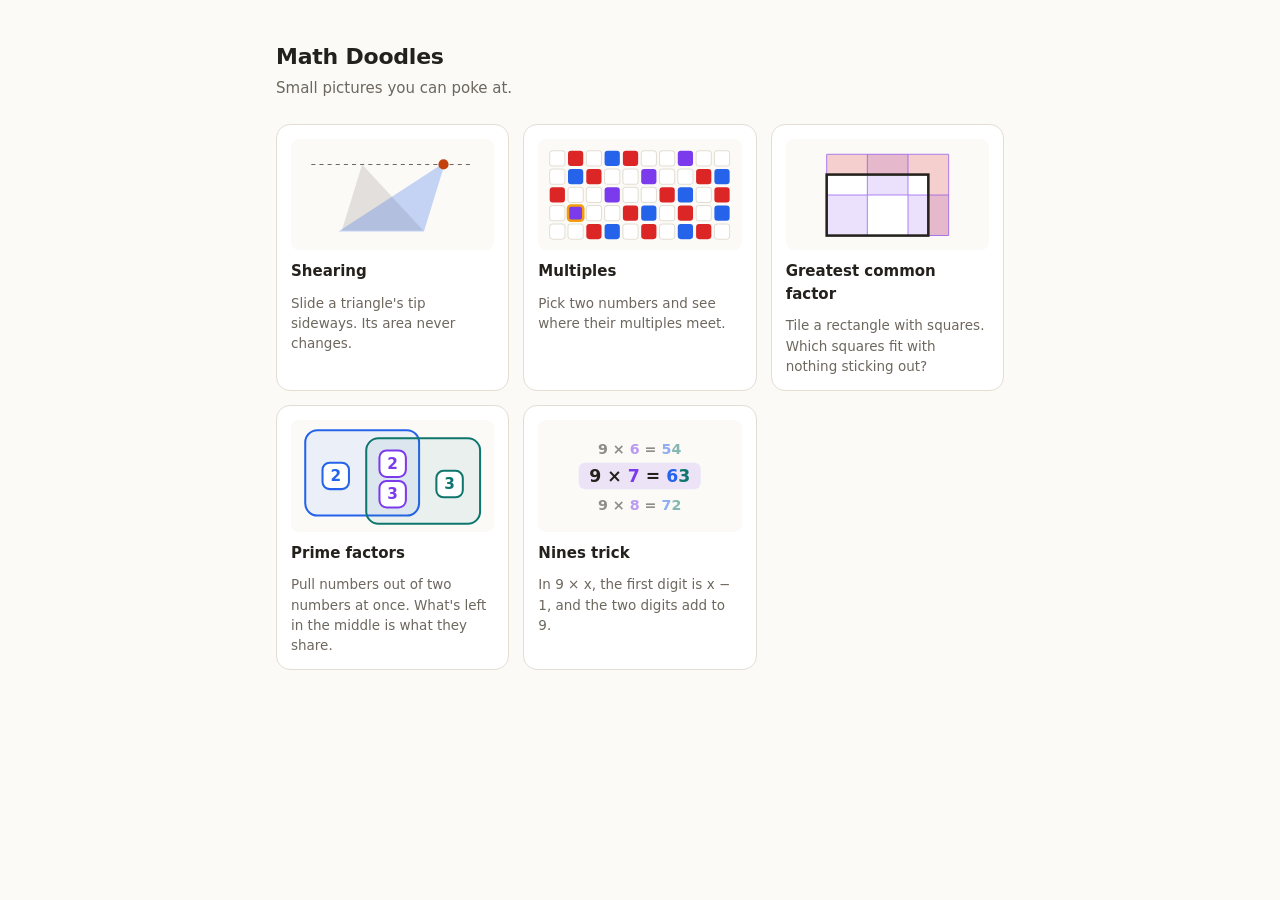
==== commit 78c3acd2: "Merge remote-tracking branch 'origin/master' into nines-page # Conflicts: #	index.html" ====
--- a/index.html
+++ b/index.html
@@ -59,6 +59,7 @@
       <h2>Greatest common factor</h2>
       <p>Tile a rectangle with squares. Which squares fit with nothing sticking out?</p>
     </a>
+
     <a class="card" href="primes.html">
       <svg viewBox="0 0 200 110" aria-hidden="true">
         <!-- 12 and 18: a 2 and a 3 pulled out of both sit in the overlap, a 2 on A's side, a 3 on B's -->
@@ -77,6 +78,20 @@
       </svg>
       <h2>Prime factors</h2>
       <p>Pull numbers out of two numbers at once. What's left in the middle is what they share.</p>
+    </a>
+
+    <a class="card" href="nines.html">
+      <svg viewBox="0 0 200 110" aria-hidden="true" font-family="ui-sans-serif, system-ui, sans-serif" font-weight="700" font-size="14">
+        <!-- three rows of the nines table, the middle one picked out -->
+        <rect x="40" y="42" width="120" height="26" rx="6" fill="var(--purple)" opacity=".12"/>
+        <g text-anchor="middle">
+          <text x="100" y="33" opacity=".5"><tspan fill="var(--ink)">9 × </tspan><tspan fill="var(--purple)">6</tspan><tspan fill="var(--ink)"> = </tspan><tspan fill="var(--blue)">5</tspan><tspan fill="var(--teal)">4</tspan></text>
+          <text x="100" y="61" font-size="17"><tspan fill="var(--ink)">9 × </tspan><tspan fill="var(--purple)">7</tspan><tspan fill="var(--ink)"> = </tspan><tspan fill="var(--blue)">6</tspan><tspan fill="var(--teal)">3</tspan></text>
+          <text x="100" y="89" opacity=".5"><tspan fill="var(--ink)">9 × </tspan><tspan fill="var(--purple)">8</tspan><tspan fill="var(--ink)"> = </tspan><tspan fill="var(--blue)">7</tspan><tspan fill="var(--teal)">2</tspan></text>
+        </g>
+      </svg>
+      <h2>Nines trick</h2>
+      <p>In 9 × x, the first digit is x − 1, and the two digits add to 9.</p>
     </a>
   </div>
 </main>
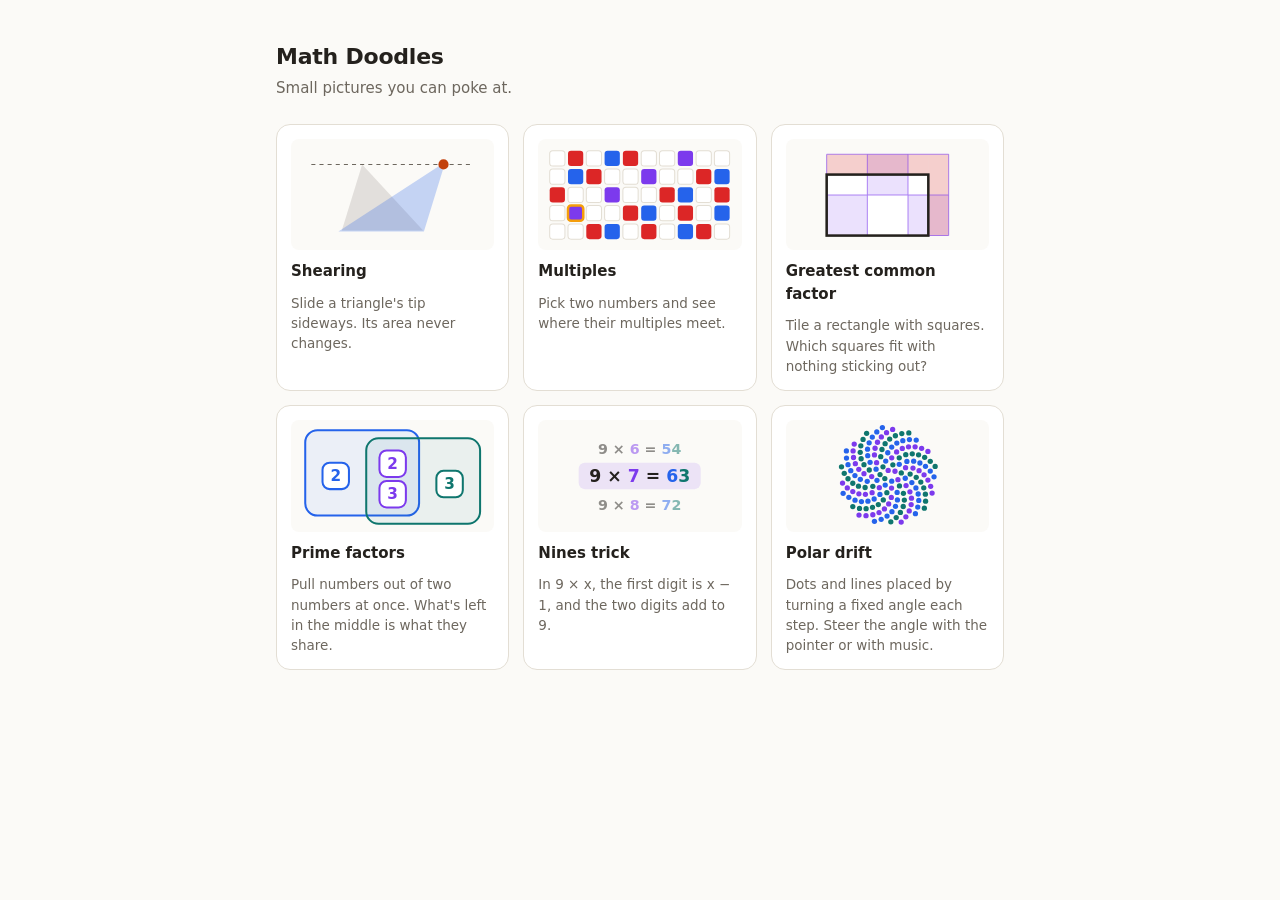
==== commit 2ce4dc47: "Add Polar drift: a screensaver of turning-angle spirals, steered by pointer or sound Co-Authored-By:" ====
--- a/index.html
+++ b/index.html
@@ -93,6 +93,11 @@
       <h2>Nines trick</h2>
       <p>In 9 × x, the first digit is x − 1, and the two digits add to 9.</p>
     </a>
+    <a class="card" href="polar-drift.html">
+      <svg viewBox="0 0 200 110" aria-hidden="true" id="sunflower"></svg>
+      <h2>Polar drift</h2>
+      <p>Dots and lines placed by turning a fixed angle each step. Steer the angle with the pointer or with music.</p>
+    </a>
   </div>
 </main>
 <script>
@@ -112,6 +117,20 @@
       svg.appendChild(rect);
     }
   })();
+  // a sunflower: dot n sits at radius √n, turned n golden angles round
+  (() => {
+    const svg = document.getElementById('sunflower'), ns = 'http://www.w3.org/2000/svg';
+    const hues = ['var(--blue)', 'var(--teal)', 'var(--purple)'];
+    for (let n = 1; n <= 160; n++) {
+      const r = 3.8 * Math.sqrt(n), a = n * 2.399963229728653;
+      const dot = document.createElementNS(ns, 'circle');
+      dot.setAttribute('cx', (100 + r * Math.cos(a)).toFixed(1));
+      dot.setAttribute('cy', (55 + r * Math.sin(a)).toFixed(1));
+      dot.setAttribute('r', 2.6);
+      dot.setAttribute('fill', hues[n % 3]);
+      svg.appendChild(dot);
+    }
+  })();
 </script>
 </body>
 </html>
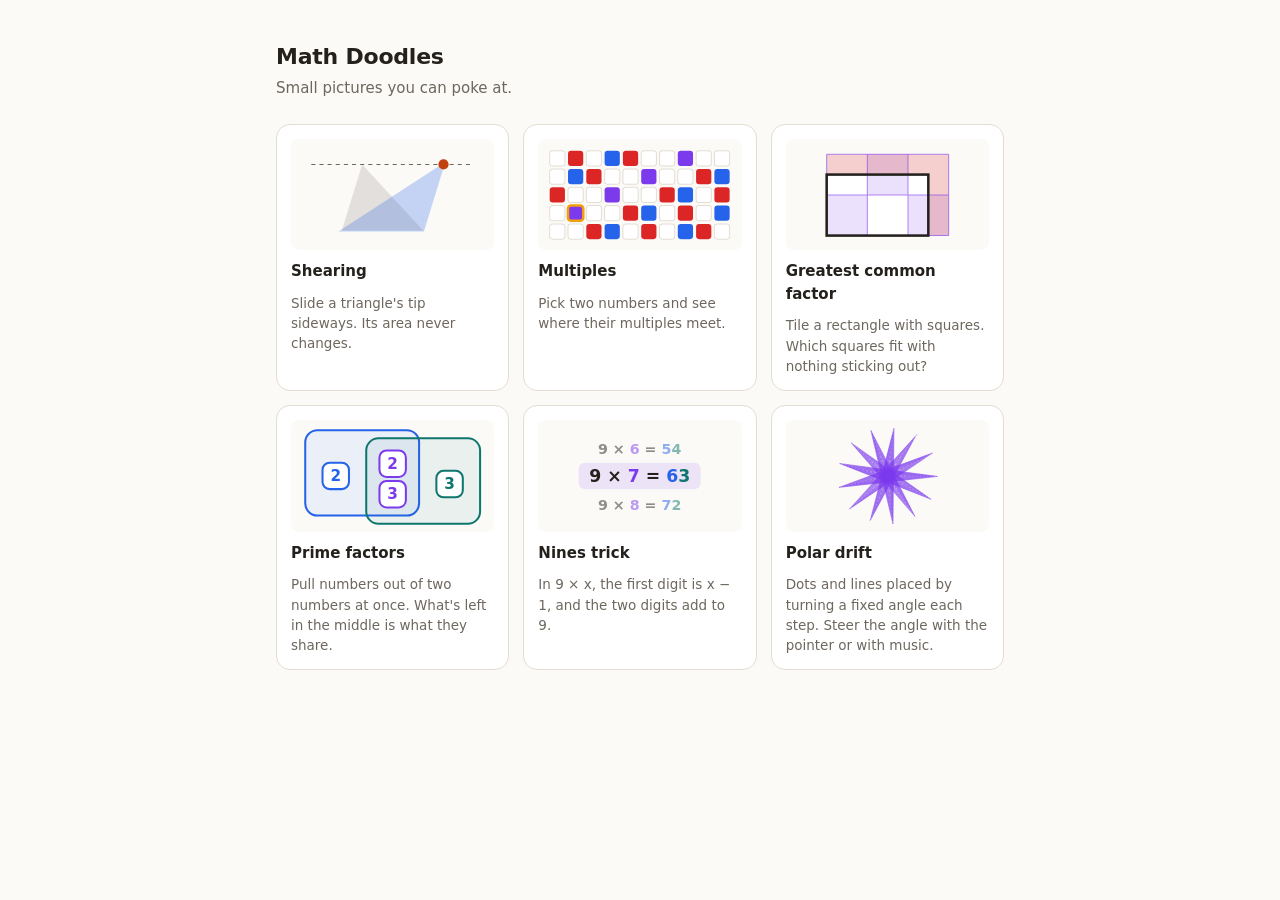
==== commit f7d5eb43: "Polar drift: tuck the controls behind a pill, drop the Sunflower variation The panel starts closed; " ====
--- a/index.html
+++ b/index.html
@@ -94,7 +94,7 @@
       <p>In 9 × x, the first digit is x − 1, and the two digits add to 9.</p>
     </a>
     <a class="card" href="polar-drift.html">
-      <svg viewBox="0 0 200 110" aria-hidden="true" id="sunflower"></svg>
+      <svg viewBox="0 0 200 110" aria-hidden="true" id="drift"></svg>
       <h2>Polar drift</h2>
       <p>Dots and lines placed by turning a fixed angle each step. Steer the angle with the pointer or with music.</p>
     </a>
@@ -117,19 +117,21 @@
       svg.appendChild(rect);
     }
   })();
-  // a sunflower: dot n sits at radius √n, turned n golden angles round
+  // the String variation: point n sits at radius ~ n^0.8, turned n × 2.9 radians, joined in order
   (() => {
-    const svg = document.getElementById('sunflower'), ns = 'http://www.w3.org/2000/svg';
-    const hues = ['var(--blue)', 'var(--teal)', 'var(--purple)'];
-    for (let n = 1; n <= 160; n++) {
-      const r = 3.8 * Math.sqrt(n), a = n * 2.399963229728653;
-      const dot = document.createElementNS(ns, 'circle');
-      dot.setAttribute('cx', (100 + r * Math.cos(a)).toFixed(1));
-      dot.setAttribute('cy', (55 + r * Math.sin(a)).toFixed(1));
-      dot.setAttribute('r', 2.6);
-      dot.setAttribute('fill', hues[n % 3]);
-      svg.appendChild(dot);
+    const svg = document.getElementById('drift'), ns = 'http://www.w3.org/2000/svg';
+    const N = 160, pts = [];
+    for (let n = 0; n <= N; n++) {
+      const r = 50 * Math.pow(n / N, 0.8), a = n * 2.9;
+      pts.push((100 + r * Math.cos(a)).toFixed(1) + ',' + (55 + r * Math.sin(a)).toFixed(1));
     }
+    const line = document.createElementNS(ns, 'polyline');
+    line.setAttribute('points', pts.join(' '));
+    line.setAttribute('fill', 'none');
+    line.setAttribute('stroke', 'var(--purple)');
+    line.setAttribute('stroke-opacity', '.6');
+    line.setAttribute('stroke-width', '.8');
+    svg.appendChild(line);
   })();
 </script>
 </body>
